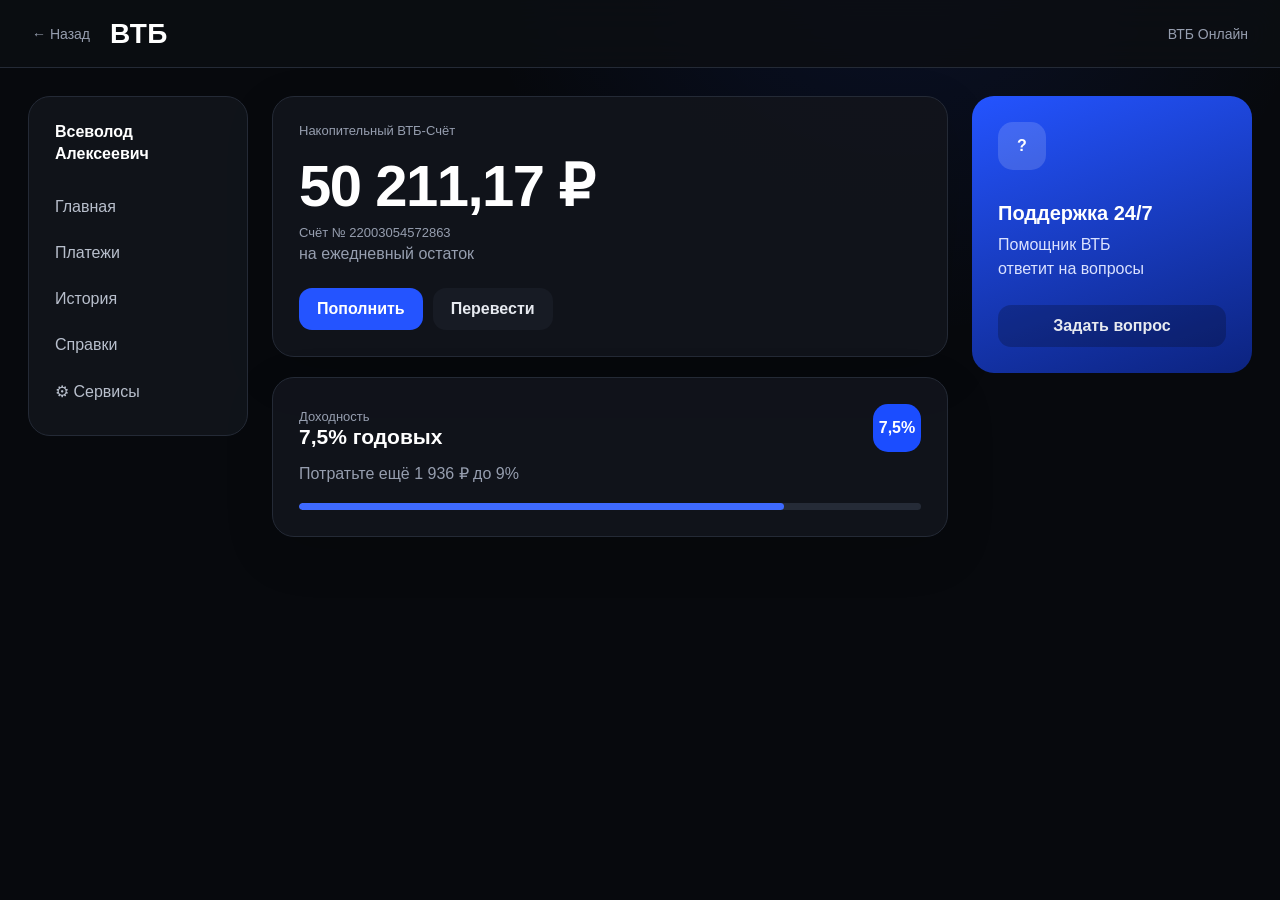
==== savings.html @ 7d264955 "Add files via upload" ====
<!DOCTYPE html>
<html lang="ru">
<head>
    <meta charset="UTF-8">
    <meta name="viewport" content="width=device-width, initial-scale=1.0">
    <meta name="description" content="Демонстрационный экран накопительного счёта">
    <title>Накопительный ВТБ-Счёт — демо</title>
    <link rel="stylesheet" href="style.css">
</head>
<body>

<header class="header">
    <a class="back-link" href="index.html">← <span>Назад</span></a>
    <a class="logo" href="index.html">ВТБ</a>
    <span class="header-title">ВТБ Онлайн</span>
</header>

<main class="container">
    <aside class="sidebar">
        <div class="user">Всеволод<br>Алексеевич</div>
        <nav>
            <a class="menu-item" href="index.html">Главная</a>
            <a class="menu-item" href="#">Платежи</a>
            <a class="menu-item" href="#">История</a>
            <a class="menu-item" href="#">Справки</a>
            <a class="menu-item" href="#">⚙ Сервисы</a>
        </nav>
    </aside>

    <section class="main-content">
        <div class="card account-card">
            <div class="account-label">Накопительный ВТБ-Счёт</div>
            <h1>50 211,17 ₽</h1>
            <div class="account-number">Счёт № 22003054572863</div>
            <p class="muted">на ежедневный остаток</p>
            <div class="button-row">
                <button>Пополнить</button>
                <button class="secondary">Перевести</button>
            </div>
        </div>

        <div class="card rate-card">
            <div class="rate-row">
                <div>
                    <span class="eyebrow">Доходность</span>
                    <h2>7,5% годовых</h2>
                </div>
                <div class="rate-badge">7,5%</div>
            </div>
            <p>Потратьте ещё 1 936 ₽ до 9%</p>
            <div class="progress"><span></span></div>
        </div>

        <div class="mobile-support support">
            <h3>Поддержка 24/7</h3>
            <button class="secondary">Задать вопрос</button>
        </div>
    </section>

    <aside class="support desktop-support">
        <div class="support-icon">?</div>
        <h3>Поддержка 24/7</h3>
        <p>Помощник ВТБ<br>ответит на вопросы</p>
        <button class="secondary">Задать вопрос</button>
    </aside>
</main>

</body>
</html>
---- style.css ----
* {
    box-sizing: border-box;
    margin: 0;
    padding: 0;
}

:root {
    --bg: #07090d;
    --surface: #11141b;
    --surface-2: #171b24;
    --border: #242a36;
    --text: #fff;
    --muted: #969eaf;
    --blue: #2454ff;
    --blue-2: #1738b7;
    --radius: 22px;
}

html { scroll-behavior: smooth; }

body {
    min-height: 100vh;
    background:
        radial-gradient(circle at 70% -10%, rgba(36,84,255,.12), transparent 32%),
        var(--bg);
    color: var(--text);
    font-family: Inter, -apple-system, BlinkMacSystemFont, "Segoe UI", Arial, sans-serif;
    -webkit-font-smoothing: antialiased;
}

button, a { font: inherit; }

a {
    color: inherit;
    text-decoration: none;
}

button {
    border: 0;
    cursor: pointer;
}

.header {
    min-height: 68px;
    padding: 0 32px;
    display: flex;
    align-items: center;
    gap: 20px;
    background: rgba(12,14,19,.88);
    border-bottom: 1px solid var(--border);
    position: sticky;
    top: 0;
    z-index: 20;
    backdrop-filter: blur(18px);
}

.logo {
    font-size: 28px;
    font-weight: 800;
    letter-spacing: .5px;
}

.header-actions {
    margin-left: auto;
    color: #d8dce5;
    font-size: 14px;
}

.header-actions span { color: #596170; margin: 0 8px; }

.header-title {
    margin-left: auto;
    color: var(--muted);
    font-size: 14px;
}

.back-link {
    color: var(--muted);
    font-size: 14px;
    transition: color .2s;
}

.back-link:hover { color: #fff; }

.container {
    width: min(1320px, 100%);
    margin: 0 auto;
    padding: 28px;
    display: grid;
    grid-template-columns: 220px minmax(0, 1fr) 280px;
    gap: 24px;
    align-items: start;
}

.sidebar {
    background: rgba(17,20,27,.92);
    border: 1px solid var(--border);
    border-radius: var(--radius);
    padding: 22px 16px;
    position: sticky;
    top: 96px;
}

.user {
    padding: 2px 10px 22px;
    font-weight: 700;
    line-height: 1.35;
}

.sidebar nav {
    display: grid;
    gap: 4px;
}

.menu-item {
    width: 100%;
    display: block;
    text-align: left;
    padding: 12px 10px;
    border-radius: 12px;
    background: transparent;
    color: #b8bfcc;
    transition: .2s ease;
}

.menu-item:hover,
.menu-item.active {
    color: #fff;
    background: var(--surface-2);
}

.menu-button { border: 0; }

.main-content { min-width: 0; }

.card {
    background: rgba(17,20,27,.94);
    border: 1px solid var(--border);
    border-radius: var(--radius);
    padding: 26px;
    margin-bottom: 20px;
    box-shadow: 0 16px 50px rgba(0,0,0,.14);
}

.card h1 {
    margin-top: 8px;
    font-size: clamp(34px, 5vw, 48px);
    letter-spacing: -1.5px;
}

.card h2 {
    font-size: 21px;
}

.eyebrow,
.account-label {
    color: var(--muted);
    font-size: 13px;
}

.card-top,
.section-heading,
.rate-row {
    display: flex;
    align-items: center;
    justify-content: space-between;
    gap: 20px;
}

.card-icon,
.support-icon,
.rate-badge {
    display: grid;
    place-items: center;
    width: 48px;
    height: 48px;
    border-radius: 15px;
    background: #1b4dff;
    font-weight: 800;
}

.button-row {
    display: flex;
    flex-wrap: wrap;
    gap: 10px;
    margin-top: 25px;
}

button:not(.menu-button) {
    padding: 12px 18px;
    border-radius: 13px;
    background: var(--blue);
    color: #fff;
    font-weight: 600;
    transition: transform .15s, filter .15s;
}

button:not(.menu-button):hover {
    filter: brightness(1.1);
    transform: translateY(-1px);
}

button.secondary {
    background: var(--surface-2);
    color: #e7eaf0;
}

.muted {
    color: var(--muted);
}

.section-heading { margin-bottom: 16px; }

.savings-link {
    display: flex;
    align-items: center;
    justify-content: space-between;
    gap: 15px;
    padding: 17px;
    border: 1px solid var(--border);
    border-radius: 16px;
    background: #151922;
    transition: .2s ease;
}

.savings-link:hover {
    border-color: #3b5fff;
    transform: translateY(-1px);
}

.savings-link strong,
.savings-link span {
    display: block;
}

.savings-link span {
    color: var(--muted);
    margin-top: 5px;
    font-size: 14px;
}

.savings-link .arrow {
    color: #fff;
    font-size: 22px;
    margin: 0;
}

.support {
    background: linear-gradient(160deg, #2454ff 0%, #0c237f 100%);
    border-radius: var(--radius);
    padding: 26px;
    text-align: left;
    min-height: 230px;
}

.support-icon {
    background: rgba(255,255,255,.15);
    margin-bottom: 32px;
}

.support h3 { font-size: 20px; }

.support p {
    color: #dbe2ff;
    line-height: 1.5;
    margin: 8px 0 24px;
}

.support .secondary {
    background: rgba(0,0,0,.22);
    width: 100%;
}

.mobile-support { display: none; }

.account-card {
    text-align: left;
}

.account-card h1 {
    font-size: clamp(40px, 7vw, 58px);
    margin: 14px 0 5px;
}

.account-number {
    color: var(--muted);
    font-size: 13px;
    margin-bottom: 5px;
}

.rate-card p {
    color: var(--muted);
    margin-top: 12px;
}

.progress {
    height: 7px;
    margin-top: 20px;
    border-radius: 99px;
    background: #252b37;
    overflow: hidden;
}

.progress span {
    display: block;
    width: 78%;
    height: 100%;
    border-radius: inherit;
    background: #3e6aff;
}

.modal {
    position: fixed;
    inset: 0;
    display: flex;
    align-items: center;
    justify-content: center;
    padding: 20px;
    background: rgba(0,0,0,.68);
    opacity: 0;
    visibility: hidden;
    transition: .2s ease;
    z-index: 100;
    backdrop-filter: blur(8px);
}

.modal.show {
    opacity: 1;
    visibility: visible;
}

.modal-content {
    width: min(420px, 100%);
    position: relative;
    padding: 42px 28px;
    background: #12151c;
    border: 1px solid var(--border);
    border-radius: 25px;
    text-align: center;
    box-shadow: 0 25px 80px rgba(0,0,0,.5);
    transform: scale(.94);
    transition: .2s ease;
}

.modal.show .modal-content { transform: scale(1); }

.modal-title {
    font-size: 21px;
    font-weight: 650;
    line-height: 1.4;
    margin-bottom: 26px;
}

.modal-rate {
    color: #aeb4c3;
    font-size: 18px;
    margin-bottom: 10px;
}

.modal-amount {
    font-size: 34px;
    font-weight: 800;
}

.modal-close {
    position: absolute;
    top: 10px;
    right: 12px;
    width: 38px;
    height: 38px;
    padding: 0;
    background: transparent !important;
    color: #9ca4b5;
    font-size: 28px;
    border-radius: 10px;
}

.modal-close:hover {
    background: var(--surface-2) !important;
    color: #fff;
}

@media (max-width: 980px) {
    .container {
        grid-template-columns: 190px minmax(0, 1fr);
    }

    .desktop-support { display: none; }
    .mobile-support { display: block; }
}

@media (max-width: 680px) {
    .header {
        min-height: 60px;
        padding: 0 16px;
    }

    .logo { font-size: 24px; }
    .header-actions { font-size: 12px; }
    .header-actions span { margin: 0 4px; }
    .header-title { display: none; }

    .container {
        display: block;
        padding: 14px;
    }

    .sidebar {
        position: static;
        padding: 8px;
        margin-bottom: 14px;
        overflow-x: auto;
        border-radius: 16px;
    }

    .user { display: none; }

    .sidebar nav {
        display: flex;
        min-width: max-content;
    }

    .menu-item {
        width: auto;
        padding: 10px 13px;
        white-space: nowrap;
        font-size: 13px;
    }

    .card {
        padding: 20px;
        border-radius: 19px;
        margin-bottom: 14px;
    }

    .card h1 {
        font-size: 36px;
    }

    .card-top {
        align-items: flex-start;
    }

    .button-row {
        display: grid;
        grid-template-columns: 1fr 1fr;
        margin-top: 20px;
    }

    button:not(.menu-button) {
        width: 100%;
        padding: 12px 10px;
        font-size: 13px;
    }

    .support {
        min-height: auto;
        padding: 20px;
        border-radius: 19px;
        margin-top: 14px;
    }

    .support-icon {
        display: none;
    }

    .support p { margin-bottom: 18px; }

    .savings-link {
        padding: 14px;
    }

    .modal-content {
        padding: 38px 20px;
        border-radius: 20px;
    }

    .modal-title {
        font-size: 18px;
    }

    .modal-amount {
        font-size: 30px;
    }

    .back-link span { display: none; }
}

@media (max-width: 380px) {
    .header-actions { display: none; }
    .button-row { grid-template-columns: 1fr; }
}
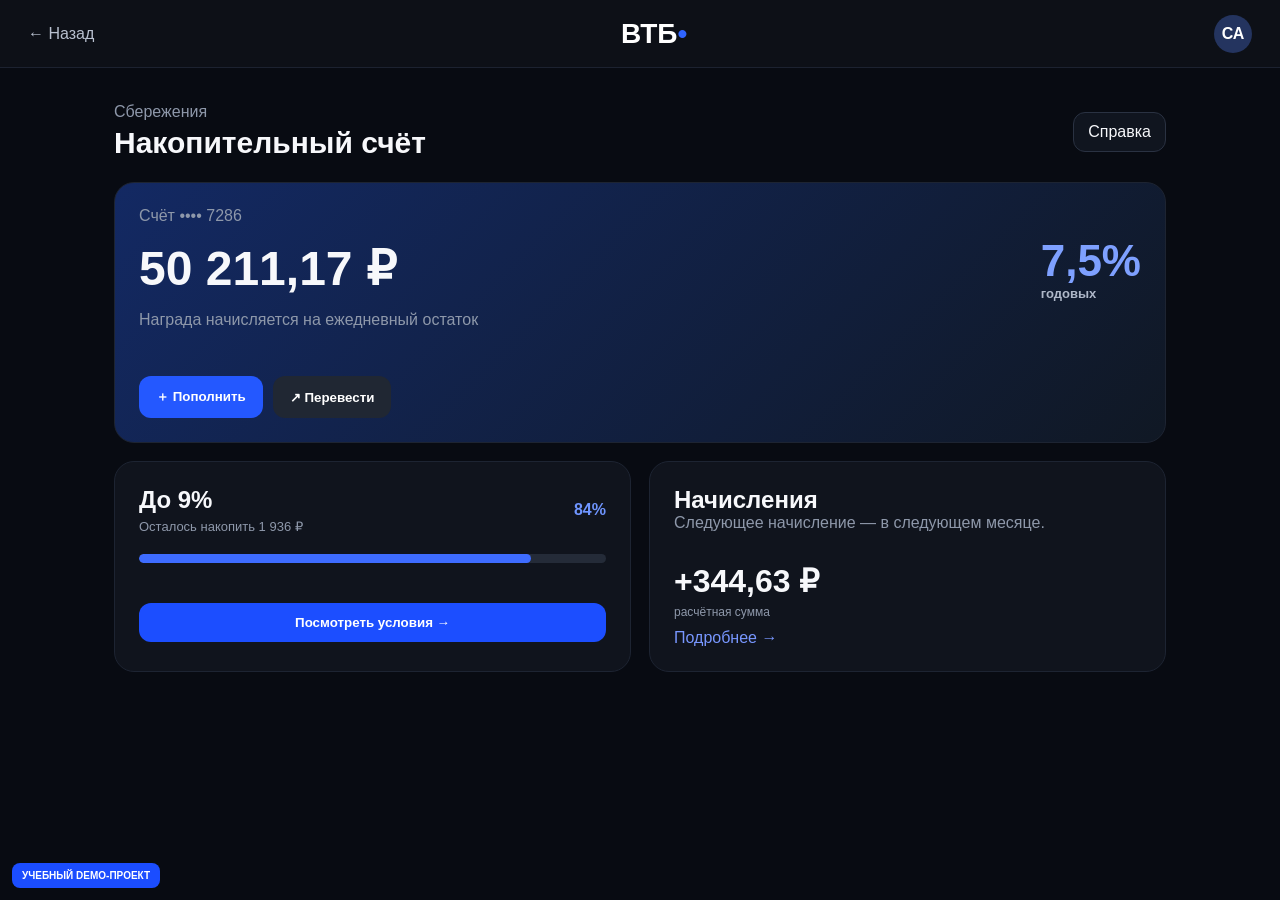
==== commit c03ce9c0: "Add files via upload" ====
--- a/savings.html
+++ b/savings.html
@@ -1,69 +1 @@
-<!DOCTYPE html>
-<html lang="ru">
-<head>
-    <meta charset="UTF-8">
-    <meta name="viewport" content="width=device-width, initial-scale=1.0">
-    <meta name="description" content="Демонстрационный экран накопительного счёта">
-    <title>Накопительный ВТБ-Счёт — демо</title>
-    <link rel="stylesheet" href="style.css">
-</head>
-<body>
-
-<header class="header">
-    <a class="back-link" href="index.html">← <span>Назад</span></a>
-    <a class="logo" href="index.html">ВТБ</a>
-    <span class="header-title">ВТБ Онлайн</span>
-</header>
-
-<main class="container">
-    <aside class="sidebar">
-        <div class="user">Всеволод<br>Алексеевич</div>
-        <nav>
-            <a class="menu-item" href="index.html">Главная</a>
-            <a class="menu-item" href="#">Платежи</a>
-            <a class="menu-item" href="#">История</a>
-            <a class="menu-item" href="#">Справки</a>
-            <a class="menu-item" href="#">⚙ Сервисы</a>
-        </nav>
-    </aside>
-
-    <section class="main-content">
-        <div class="card account-card">
-            <div class="account-label">Накопительный ВТБ-Счёт</div>
-            <h1>50 211,17 ₽</h1>
-            <div class="account-number">Счёт № 22003054572863</div>
-            <p class="muted">на ежедневный остаток</p>
-            <div class="button-row">
-                <button>Пополнить</button>
-                <button class="secondary">Перевести</button>
-            </div>
-        </div>
-
-        <div class="card rate-card">
-            <div class="rate-row">
-                <div>
-                    <span class="eyebrow">Доходность</span>
-                    <h2>7,5% годовых</h2>
-                </div>
-                <div class="rate-badge">7,5%</div>
-            </div>
-            <p>Потратьте ещё 1 936 ₽ до 9%</p>
-            <div class="progress"><span></span></div>
-        </div>
-
-        <div class="mobile-support support">
-            <h3>Поддержка 24/7</h3>
-            <button class="secondary">Задать вопрос</button>
-        </div>
-    </section>
-
-    <aside class="support desktop-support">
-        <div class="support-icon">?</div>
-        <h3>Поддержка 24/7</h3>
-        <p>Помощник ВТБ<br>ответит на вопросы</p>
-        <button class="secondary">Задать вопрос</button>
-    </aside>
-</main>
-
-</body>
-</html>
+<!DOCTYPE html><html lang="ru"><head><meta charset="UTF-8"><meta name="viewport" content="width=device-width,initial-scale=1"><title>Накопительный счёт — DEMO</title><link rel="stylesheet" href="style.css"></head><body><div class="demo-badge">УЧЕБНЫЙ DEMO-ПРОЕКТ</div><header class="header"><a class="back-link" href="index.html">← Назад</a><a class="logo" href="index.html">ВТБ<span>•</span></a><button class="avatar" data-action="profile">СА</button></header><main class="savings-page"><div class="page-head"><div><p class="eyebrow">Сбережения</p><h1>Накопительный счёт</h1></div><button class="outline-btn" data-action="help">Справка</button></div><section class="savings-hero card"><div><span class="label">Счёт •••• 7286</span><h2>50 211,17 ₽</h2><p>Награда начисляется на ежедневный остаток</p></div><div class="rate-big">7,5%<small>годовых</small></div><div class="button-row"><button class="primary-btn" data-action="topup-savings">＋ Пополнить</button><button class="secondary-btn" data-action="transfer-savings">↗ Перевести</button></div></section><div class="savings-grid"><article class="card"><div class="section-title"><div><h2>До 9%</h2><p>Осталось накопить 1 936 ₽</p></div><span class="percent">84%</span></div><div class="progress"><span></span></div><button class="full-btn" data-action="goal">Посмотреть условия →</button></article><article class="card"><h2>Начисления</h2><p class="muted">Следующее начисление — в следующем месяце.</p><div class="earning">+344,63 ₽<small>расчётная сумма</small></div><button class="text-btn" data-action="help">Подробнее →</button></article></div></main><div class="modal" id="modal"><div class="modal-box"><button class="modal-close" data-action="close">×</button><div id="modalContent"></div></div></div><script src="app.js"></script></body></html>
--- a/style.css
+++ b/style.css
@@ -1,492 +1 @@
-* {
-    box-sizing: border-box;
-    margin: 0;
-    padding: 0;
-}
-
-:root {
-    --bg: #07090d;
-    --surface: #11141b;
-    --surface-2: #171b24;
-    --border: #242a36;
-    --text: #fff;
-    --muted: #969eaf;
-    --blue: #2454ff;
-    --blue-2: #1738b7;
-    --radius: 22px;
-}
-
-html { scroll-behavior: smooth; }
-
-body {
-    min-height: 100vh;
-    background:
-        radial-gradient(circle at 70% -10%, rgba(36,84,255,.12), transparent 32%),
-        var(--bg);
-    color: var(--text);
-    font-family: Inter, -apple-system, BlinkMacSystemFont, "Segoe UI", Arial, sans-serif;
-    -webkit-font-smoothing: antialiased;
-}
-
-button, a { font: inherit; }
-
-a {
-    color: inherit;
-    text-decoration: none;
-}
-
-button {
-    border: 0;
-    cursor: pointer;
-}
-
-.header {
-    min-height: 68px;
-    padding: 0 32px;
-    display: flex;
-    align-items: center;
-    gap: 20px;
-    background: rgba(12,14,19,.88);
-    border-bottom: 1px solid var(--border);
-    position: sticky;
-    top: 0;
-    z-index: 20;
-    backdrop-filter: blur(18px);
-}
-
-.logo {
-    font-size: 28px;
-    font-weight: 800;
-    letter-spacing: .5px;
-}
-
-.header-actions {
-    margin-left: auto;
-    color: #d8dce5;
-    font-size: 14px;
-}
-
-.header-actions span { color: #596170; margin: 0 8px; }
-
-.header-title {
-    margin-left: auto;
-    color: var(--muted);
-    font-size: 14px;
-}
-
-.back-link {
-    color: var(--muted);
-    font-size: 14px;
-    transition: color .2s;
-}
-
-.back-link:hover { color: #fff; }
-
-.container {
-    width: min(1320px, 100%);
-    margin: 0 auto;
-    padding: 28px;
-    display: grid;
-    grid-template-columns: 220px minmax(0, 1fr) 280px;
-    gap: 24px;
-    align-items: start;
-}
-
-.sidebar {
-    background: rgba(17,20,27,.92);
-    border: 1px solid var(--border);
-    border-radius: var(--radius);
-    padding: 22px 16px;
-    position: sticky;
-    top: 96px;
-}
-
-.user {
-    padding: 2px 10px 22px;
-    font-weight: 700;
-    line-height: 1.35;
-}
-
-.sidebar nav {
-    display: grid;
-    gap: 4px;
-}
-
-.menu-item {
-    width: 100%;
-    display: block;
-    text-align: left;
-    padding: 12px 10px;
-    border-radius: 12px;
-    background: transparent;
-    color: #b8bfcc;
-    transition: .2s ease;
-}
-
-.menu-item:hover,
-.menu-item.active {
-    color: #fff;
-    background: var(--surface-2);
-}
-
-.menu-button { border: 0; }
-
-.main-content { min-width: 0; }
-
-.card {
-    background: rgba(17,20,27,.94);
-    border: 1px solid var(--border);
-    border-radius: var(--radius);
-    padding: 26px;
-    margin-bottom: 20px;
-    box-shadow: 0 16px 50px rgba(0,0,0,.14);
-}
-
-.card h1 {
-    margin-top: 8px;
-    font-size: clamp(34px, 5vw, 48px);
-    letter-spacing: -1.5px;
-}
-
-.card h2 {
-    font-size: 21px;
-}
-
-.eyebrow,
-.account-label {
-    color: var(--muted);
-    font-size: 13px;
-}
-
-.card-top,
-.section-heading,
-.rate-row {
-    display: flex;
-    align-items: center;
-    justify-content: space-between;
-    gap: 20px;
-}
-
-.card-icon,
-.support-icon,
-.rate-badge {
-    display: grid;
-    place-items: center;
-    width: 48px;
-    height: 48px;
-    border-radius: 15px;
-    background: #1b4dff;
-    font-weight: 800;
-}
-
-.button-row {
-    display: flex;
-    flex-wrap: wrap;
-    gap: 10px;
-    margin-top: 25px;
-}
-
-button:not(.menu-button) {
-    padding: 12px 18px;
-    border-radius: 13px;
-    background: var(--blue);
-    color: #fff;
-    font-weight: 600;
-    transition: transform .15s, filter .15s;
-}
-
-button:not(.menu-button):hover {
-    filter: brightness(1.1);
-    transform: translateY(-1px);
-}
-
-button.secondary {
-    background: var(--surface-2);
-    color: #e7eaf0;
-}
-
-.muted {
-    color: var(--muted);
-}
-
-.section-heading { margin-bottom: 16px; }
-
-.savings-link {
-    display: flex;
-    align-items: center;
-    justify-content: space-between;
-    gap: 15px;
-    padding: 17px;
-    border: 1px solid var(--border);
-    border-radius: 16px;
-    background: #151922;
-    transition: .2s ease;
-}
-
-.savings-link:hover {
-    border-color: #3b5fff;
-    transform: translateY(-1px);
-}
-
-.savings-link strong,
-.savings-link span {
-    display: block;
-}
-
-.savings-link span {
-    color: var(--muted);
-    margin-top: 5px;
-    font-size: 14px;
-}
-
-.savings-link .arrow {
-    color: #fff;
-    font-size: 22px;
-    margin: 0;
-}
-
-.support {
-    background: linear-gradient(160deg, #2454ff 0%, #0c237f 100%);
-    border-radius: var(--radius);
-    padding: 26px;
-    text-align: left;
-    min-height: 230px;
-}
-
-.support-icon {
-    background: rgba(255,255,255,.15);
-    margin-bottom: 32px;
-}
-
-.support h3 { font-size: 20px; }
-
-.support p {
-    color: #dbe2ff;
-    line-height: 1.5;
-    margin: 8px 0 24px;
-}
-
-.support .secondary {
-    background: rgba(0,0,0,.22);
-    width: 100%;
-}
-
-.mobile-support { display: none; }
-
-.account-card {
-    text-align: left;
-}
-
-.account-card h1 {
-    font-size: clamp(40px, 7vw, 58px);
-    margin: 14px 0 5px;
-}
-
-.account-number {
-    color: var(--muted);
-    font-size: 13px;
-    margin-bottom: 5px;
-}
-
-.rate-card p {
-    color: var(--muted);
-    margin-top: 12px;
-}
-
-.progress {
-    height: 7px;
-    margin-top: 20px;
-    border-radius: 99px;
-    background: #252b37;
-    overflow: hidden;
-}
-
-.progress span {
-    display: block;
-    width: 78%;
-    height: 100%;
-    border-radius: inherit;
-    background: #3e6aff;
-}
-
-.modal {
-    position: fixed;
-    inset: 0;
-    display: flex;
-    align-items: center;
-    justify-content: center;
-    padding: 20px;
-    background: rgba(0,0,0,.68);
-    opacity: 0;
-    visibility: hidden;
-    transition: .2s ease;
-    z-index: 100;
-    backdrop-filter: blur(8px);
-}
-
-.modal.show {
-    opacity: 1;
-    visibility: visible;
-}
-
-.modal-content {
-    width: min(420px, 100%);
-    position: relative;
-    padding: 42px 28px;
-    background: #12151c;
-    border: 1px solid var(--border);
-    border-radius: 25px;
-    text-align: center;
-    box-shadow: 0 25px 80px rgba(0,0,0,.5);
-    transform: scale(.94);
-    transition: .2s ease;
-}
-
-.modal.show .modal-content { transform: scale(1); }
-
-.modal-title {
-    font-size: 21px;
-    font-weight: 650;
-    line-height: 1.4;
-    margin-bottom: 26px;
-}
-
-.modal-rate {
-    color: #aeb4c3;
-    font-size: 18px;
-    margin-bottom: 10px;
-}
-
-.modal-amount {
-    font-size: 34px;
-    font-weight: 800;
-}
-
-.modal-close {
-    position: absolute;
-    top: 10px;
-    right: 12px;
-    width: 38px;
-    height: 38px;
-    padding: 0;
-    background: transparent !important;
-    color: #9ca4b5;
-    font-size: 28px;
-    border-radius: 10px;
-}
-
-.modal-close:hover {
-    background: var(--surface-2) !important;
-    color: #fff;
-}
-
-@media (max-width: 980px) {
-    .container {
-        grid-template-columns: 190px minmax(0, 1fr);
-    }
-
-    .desktop-support { display: none; }
-    .mobile-support { display: block; }
-}
-
-@media (max-width: 680px) {
-    .header {
-        min-height: 60px;
-        padding: 0 16px;
-    }
-
-    .logo { font-size: 24px; }
-    .header-actions { font-size: 12px; }
-    .header-actions span { margin: 0 4px; }
-    .header-title { display: none; }
-
-    .container {
-        display: block;
-        padding: 14px;
-    }
-
-    .sidebar {
-        position: static;
-        padding: 8px;
-        margin-bottom: 14px;
-        overflow-x: auto;
-        border-radius: 16px;
-    }
-
-    .user { display: none; }
-
-    .sidebar nav {
-        display: flex;
-        min-width: max-content;
-    }
-
-    .menu-item {
-        width: auto;
-        padding: 10px 13px;
-        white-space: nowrap;
-        font-size: 13px;
-    }
-
-    .card {
-        padding: 20px;
-        border-radius: 19px;
-        margin-bottom: 14px;
-    }
-
-    .card h1 {
-        font-size: 36px;
-    }
-
-    .card-top {
-        align-items: flex-start;
-    }
-
-    .button-row {
-        display: grid;
-        grid-template-columns: 1fr 1fr;
-        margin-top: 20px;
-    }
-
-    button:not(.menu-button) {
-        width: 100%;
-        padding: 12px 10px;
-        font-size: 13px;
-    }
-
-    .support {
-        min-height: auto;
-        padding: 20px;
-        border-radius: 19px;
-        margin-top: 14px;
-    }
-
-    .support-icon {
-        display: none;
-    }
-
-    .support p { margin-bottom: 18px; }
-
-    .savings-link {
-        padding: 14px;
-    }
-
-    .modal-content {
-        padding: 38px 20px;
-        border-radius: 20px;
-    }
-
-    .modal-title {
-        font-size: 18px;
-    }
-
-    .modal-amount {
-        font-size: 30px;
-    }
-
-    .back-link span { display: none; }
-}
-
-@media (max-width: 380px) {
-    .header-actions { display: none; }
-    .button-row { grid-template-columns: 1fr; }
-}
+*{box-sizing:border-box;margin:0;padding:0}body{font-family:Arial,sans-serif;background:#080b12;color:#f7f8fb;min-height:100vh}.demo-badge{position:fixed;bottom:12px;left:12px;z-index:2000;background:#1b4dff;color:#fff;padding:7px 10px;border-radius:8px;font-size:10px;font-weight:700}.header{height:68px;border-bottom:1px solid #1c2230;background:#0d1017;display:flex;align-items:center;justify-content:space-between;padding:0 28px;position:sticky;top:0;z-index:100}.logo{font-size:28px;font-weight:800;color:#fff;text-decoration:none}.logo span{color:#2f64ff}.header-actions{display:flex;gap:10px;align-items:center}.header-link,.icon-btn,.avatar,.outline-btn,.text-btn,.menu-item,.quick-card,.service-card{font:inherit;border:0;background:none;color:inherit;cursor:pointer}.header-link{padding:10px;color:#aeb6c7}.avatar{width:38px;height:38px;border-radius:50%;background:#24345f;color:#fff;font-weight:700}.avatar.big{display:grid;place-items:center}.mobile-menu{display:none}.layout{display:grid;grid-template-columns:230px minmax(0,1fr) 285px;gap:24px;padding:24px;max-width:1500px;margin:auto}.sidebar{background:#0e121a;border:1px solid #1b2230;border-radius:20px;padding:20px;height:calc(100vh - 116px);position:sticky;top:92px;display:flex;flex-direction:column}.user-card{display:flex;gap:12px;align-items:center;padding-bottom:24px;border-bottom:1px solid #1d2330}.user-card small{display:block;color:#8e98aa;margin-top:4px}.sidebar nav{padding-top:18px}.menu-item{width:100%;text-align:left;padding:13px 12px;border-radius:12px;color:#9ea7b9;margin-bottom:6px}.menu-item span{margin-left:8px}.menu-item:hover,.menu-item.active{background:#18284f;color:#fff}.sidebar-bottom{margin-top:auto}.page-head{display:flex;align-items:center;justify-content:space-between;margin-bottom:22px}.eyebrow,.muted,.account-number,.label,.card p,.transaction small,.quick-card small,.service-card small{color:#8e98aa}.page-head h1{font-size:30px;margin-top:5px}.outline-btn{border:1px solid #2a3242;padding:10px 14px;border-radius:12px;background:#10151f}.dot{display:inline-block;width:7px;height:7px;background:#4d75ff;border-radius:50%}.balance-grid{display:grid;grid-template-columns:1.35fr 1fr;gap:18px}.card{background:#10141d;border:1px solid #1d2432;border-radius:20px;padding:24px;margin-bottom:18px}.balance-card{background:linear-gradient(135deg,#14265b,#0f1728)}.card-top,.section-title{display:flex;justify-content:space-between}.balance{font-size:44px;font-weight:800;margin:24px 0 8px}.account-number{font-size:13px}.button-row{display:flex;gap:10px;margin-top:22px;flex-wrap:wrap}.primary-btn,.secondary-btn,.full-btn,.white-btn{border:0;border-radius:12px;padding:12px 17px;font-weight:700;cursor:pointer;text-decoration:none;display:inline-block}.primary-btn{background:#2458ff;color:white}.secondary-btn{background:#202733;color:white}.full-btn{background:#1c4eff;color:white;width:100%;text-align:center;margin-top:20px}.rate,.percent{color:#6f95ff;font-weight:700}.savings-mini h2{font-size:31px;margin-top:28px}.quick-grid{display:grid;grid-template-columns:repeat(4,1fr);gap:12px;margin:6px 0 18px}.quick-card{background:#10141d;border:1px solid #1d2432;border-radius:16px;padding:18px;text-align:left}.quick-icon{display:grid;place-items:center;width:36px;height:36px;border-radius:10px;background:#19284c;margin-bottom:14px}.quick-card strong,.quick-card small{display:block}.quick-card small{font-size:12px;margin-top:6px}.section-title{align-items:center;margin-bottom:15px}.section-title p{font-size:13px;margin-top:5px}.text-btn{color:#7897ff}.transactions{display:grid}.transaction{display:grid;grid-template-columns:42px 1fr auto;align-items:center;gap:12px;padding:13px 4px;border-bottom:1px solid #1c2230}.transaction:last-child{border:0}.tx-icon{width:36px;height:36px;border-radius:10px;background:#1a202b;display:grid;place-items:center}.transaction small{display:block;font-size:12px;margin-top:4px}.plus{color:#5fd39a}.support-card{background:linear-gradient(160deg,#2458ff,#102e9c);border-radius:22px;padding:26px;text-align:center;min-height:270px}.support-symbol{width:46px;height:46px;border-radius:50%;display:grid;place-items:center;background:#fff;color:#2458ff;margin:0 auto 18px;font-weight:800;font-size:22px}.support-card p{color:#d8e0ff;line-height:1.5;margin:12px 0 22px}.white-btn{background:#fff;color:#12318f;width:100%}.tip-card{display:flex;gap:12px;padding:18px;margin-top:14px;border:1px solid #1d2432;background:#10141d;border-radius:18px}.tip-card p{font-size:13px;margin-top:5px}.hidden{display:none}.modal{position:fixed;inset:0;background:rgba(0,0,0,.72);display:flex;align-items:center;justify-content:center;opacity:0;visibility:hidden;transition:.2s;z-index:1500;padding:20px}.modal.show{opacity:1;visibility:visible}.modal-box{position:relative;width:480px;max-width:100%;background:#11161f;border:1px solid #2a3241;border-radius:22px;padding:30px}.modal-close{position:absolute;right:12px;top:10px;border:0;background:transparent;color:#aeb6c7;font-size:28px;cursor:pointer}.modal-box label{display:block;color:#b9c1cf;font-size:13px;margin:14px 0}.modal-box input{display:block;width:100%;margin-top:7px;padding:13px;border:1px solid #2b3445;background:#0b0f16;color:#fff;border-radius:10px}.modal-note{color:#9ba5b6;line-height:1.5;margin-bottom:16px}.modal-amount{font-size:30px;font-weight:800;margin-top:10px}.full{width:100%;margin-top:12px}.service-grid{display:grid;grid-template-columns:1fr 1fr;gap:10px}.service-card{background:#151b25;border:1px solid #263041;border-radius:14px;padding:17px;text-align:left;min-height:90px}.service-card strong,.service-card small{display:block;margin-top:8px}.service-list{display:grid;gap:9px}.service-list button{padding:15px;background:#171d27;border:1px solid #273043;color:#fff;border-radius:12px;text-align:left}.notice{padding:14px;background:#171d27;border-radius:12px;margin:8px 0}.notice p{color:#a5afbf;margin-top:5px;font-size:13px}.toast{position:fixed;bottom:24px;left:50%;transform:translateX(-50%);background:#fff;color:#111;padding:13px 18px;border-radius:12px;z-index:3000;font-weight:700}.back-link{color:#b8c0cf;text-decoration:none}.savings-page{max-width:1100px;margin:auto;padding:35px 24px}.savings-hero{display:grid;grid-template-columns:1fr auto;gap:25px;align-items:center;background:linear-gradient(135deg,#132963,#101824)}.savings-hero h2{font-size:48px;margin:15px 0}.rate-big{font-size:44px;font-weight:800;color:#7ea0ff}.rate-big small{display:block;font-size:13px;color:#aeb7c8}.savings-hero .button-row{grid-column:1/-1}.savings-grid{display:grid;grid-template-columns:1fr 1fr;gap:18px}.progress{height:9px;background:#242b38;border-radius:99px;overflow:hidden;margin:20px 0}.progress span{display:block;height:100%;width:84%;background:#3e6cff;border-radius:99px}.earning{font-size:32px;font-weight:800;margin:30px 0 10px}.earning small{display:block;color:#8e98aa;font-size:12px;font-weight:400;margin-top:5px}@media(max-width:1100px){.layout{grid-template-columns:210px minmax(0,1fr)}.support-panel{display:none}.quick-grid{grid-template-columns:repeat(2,1fr)}}@media(max-width:760px){.header{padding:0 14px}.header-link span{display:none}.mobile-menu{display:block;font-size:22px}.layout{display:block;padding:14px}.sidebar{position:fixed;left:14px;top:82px;width:250px;height:auto;z-index:1200;transform:translateX(-120%);transition:.25s;box-shadow:0 20px 50px #000}.sidebar.open{transform:translateX(0)}.page-head h1{font-size:25px}.balance-grid,.savings-grid{grid-template-columns:1fr}.balance{font-size:37px}.quick-grid{grid-template-columns:1fr 1fr}.savings-hero{grid-template-columns:1fr}.savings-hero h2{font-size:37px}.rate-big{font-size:37px}.service-grid{grid-template-columns:1fr}.transaction{font-size:13px}.card{padding:18px}}@media(max-width:430px){.quick-grid{grid-template-columns:1fr}}
